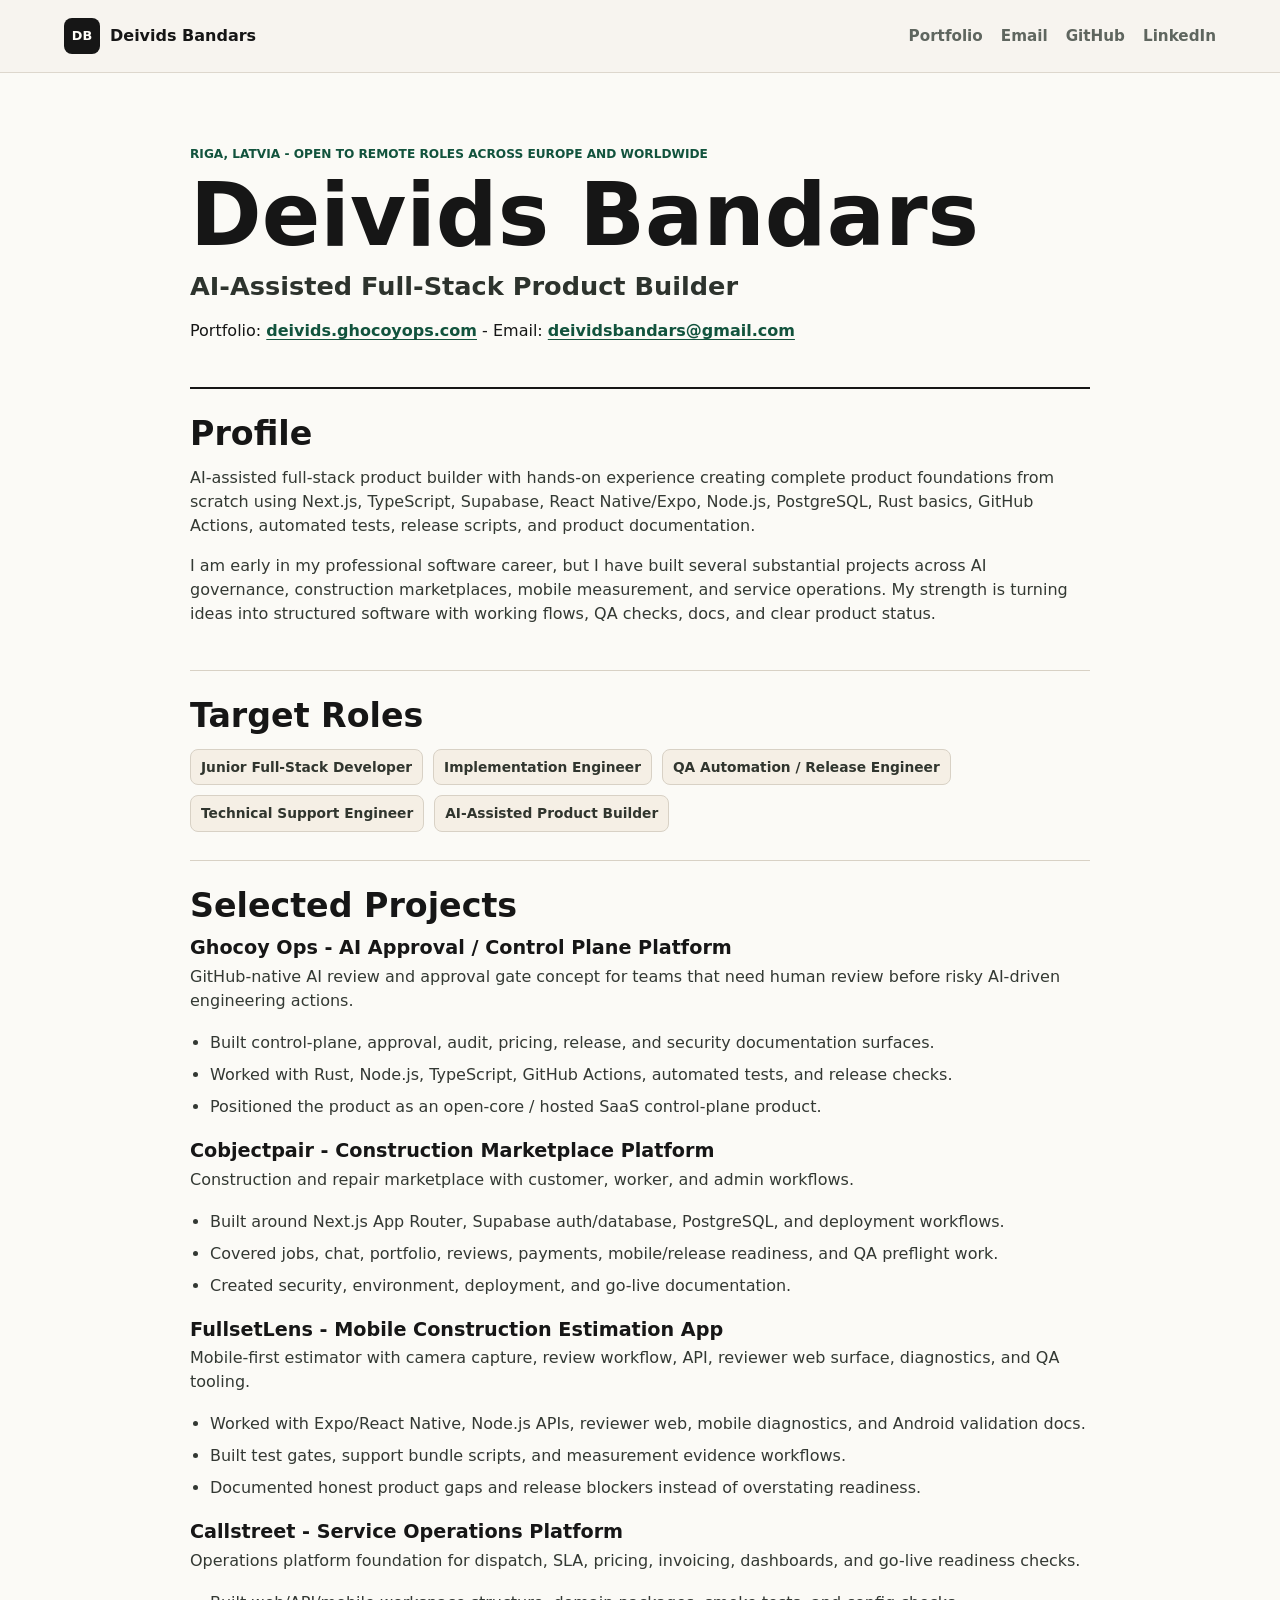
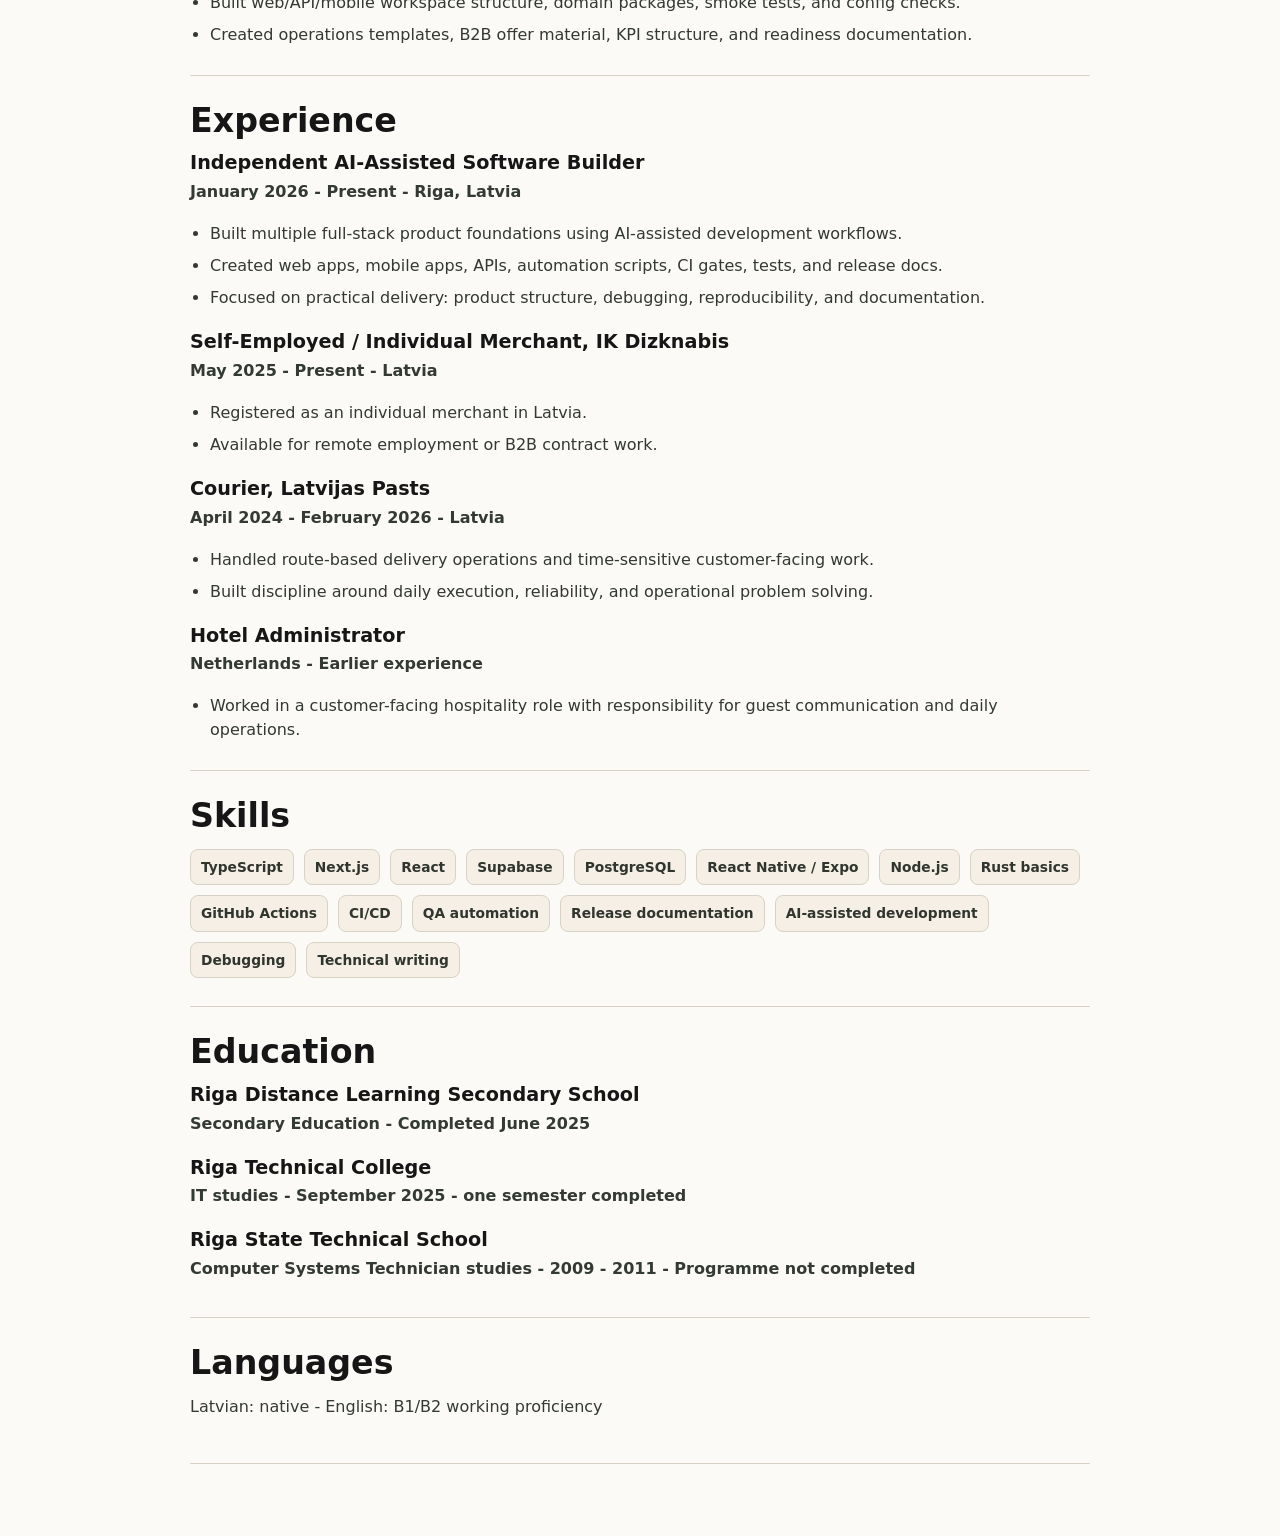
==== cv.html @ 179cbf45 "Add public CV page" ====
<!doctype html>
<html lang="en">
  <head>
    <meta charset="utf-8" />
    <meta name="viewport" content="width=device-width, initial-scale=1" />
    <title>CV | Deivids Bandars</title>
    <meta
      name="description"
      content="CV of Deivids Bandars, AI-assisted full-stack product builder open to remote roles."
    />
    <link rel="stylesheet" href="./styles.css" />
  </head>
  <body class="cv-page">
    <header class="site-header">
      <a class="brand" href="./index.html" aria-label="Back to portfolio">
        <span class="brand-mark">DB</span>
        <span>Deivids Bandars</span>
      </a>
      <nav class="nav" aria-label="CV navigation">
        <a href="./index.html">Portfolio</a>
        <a href="mailto:deividsbandars@gmail.com">Email</a>
        <a href="https://github.com/deividsbandars-web">GitHub</a>
        <a href="https://www.linkedin.com/in/deivids-bandars-62b53a2b2/">LinkedIn</a>
      </nav>
    </header>

    <main class="cv-shell">
      <section class="cv-hero">
        <p class="eyebrow">Riga, Latvia - Open to remote roles across Europe and worldwide</p>
        <h1>Deivids Bandars</h1>
        <p class="cv-title">AI-Assisted Full-Stack Product Builder</p>
        <p>
          Portfolio:
          <a href="https://deivids.ghocoyops.com">deivids.ghocoyops.com</a>
          - Email:
          <a href="mailto:deividsbandars@gmail.com">deividsbandars@gmail.com</a>
        </p>
      </section>

      <section class="cv-section">
        <h2>Profile</h2>
        <p>
          AI-assisted full-stack product builder with hands-on experience creating complete product
          foundations from scratch using Next.js, TypeScript, Supabase, React Native/Expo, Node.js,
          PostgreSQL, Rust basics, GitHub Actions, automated tests, release scripts, and product
          documentation.
        </p>
        <p>
          I am early in my professional software career, but I have built several substantial projects
          across AI governance, construction marketplaces, mobile measurement, and service operations.
          My strength is turning ideas into structured software with working flows, QA checks, docs,
          and clear product status.
        </p>
      </section>

      <section class="cv-section">
        <h2>Target Roles</h2>
        <div class="skill-list compact">
          <span>Junior Full-Stack Developer</span>
          <span>Implementation Engineer</span>
          <span>QA Automation / Release Engineer</span>
          <span>Technical Support Engineer</span>
          <span>AI-Assisted Product Builder</span>
        </div>
      </section>

      <section class="cv-section">
        <h2>Selected Projects</h2>
        <article class="cv-item">
          <h3>Ghocoy Ops - AI Approval / Control Plane Platform</h3>
          <p>
            GitHub-native AI review and approval gate concept for teams that need human review before
            risky AI-driven engineering actions.
          </p>
          <ul>
            <li>Built control-plane, approval, audit, pricing, release, and security documentation surfaces.</li>
            <li>Worked with Rust, Node.js, TypeScript, GitHub Actions, automated tests, and release checks.</li>
            <li>Positioned the product as an open-core / hosted SaaS control-plane product.</li>
          </ul>
        </article>

        <article class="cv-item">
          <h3>Cobjectpair - Construction Marketplace Platform</h3>
          <p>
            Construction and repair marketplace with customer, worker, and admin workflows.
          </p>
          <ul>
            <li>Built around Next.js App Router, Supabase auth/database, PostgreSQL, and deployment workflows.</li>
            <li>Covered jobs, chat, portfolio, reviews, payments, mobile/release readiness, and QA preflight work.</li>
            <li>Created security, environment, deployment, and go-live documentation.</li>
          </ul>
        </article>

        <article class="cv-item">
          <h3>FullsetLens - Mobile Construction Estimation App</h3>
          <p>
            Mobile-first estimator with camera capture, review workflow, API, reviewer web surface,
            diagnostics, and QA tooling.
          </p>
          <ul>
            <li>Worked with Expo/React Native, Node.js APIs, reviewer web, mobile diagnostics, and Android validation docs.</li>
            <li>Built test gates, support bundle scripts, and measurement evidence workflows.</li>
            <li>Documented honest product gaps and release blockers instead of overstating readiness.</li>
          </ul>
        </article>

        <article class="cv-item">
          <h3>Callstreet - Service Operations Platform</h3>
          <p>
            Operations platform foundation for dispatch, SLA, pricing, invoicing, dashboards, and
            go-live readiness checks.
          </p>
          <ul>
            <li>Built web/API/mobile workspace structure, domain packages, smoke tests, and config checks.</li>
            <li>Created operations templates, B2B offer material, KPI structure, and readiness documentation.</li>
          </ul>
        </article>
      </section>

      <section class="cv-section">
        <h2>Experience</h2>
        <article class="cv-item">
          <h3>Independent AI-Assisted Software Builder</h3>
          <p class="cv-meta">January 2026 - Present - Riga, Latvia</p>
          <ul>
            <li>Built multiple full-stack product foundations using AI-assisted development workflows.</li>
            <li>Created web apps, mobile apps, APIs, automation scripts, CI gates, tests, and release docs.</li>
            <li>Focused on practical delivery: product structure, debugging, reproducibility, and documentation.</li>
          </ul>
        </article>

        <article class="cv-item">
          <h3>Self-Employed / Individual Merchant, IK Dizknabis</h3>
          <p class="cv-meta">May 2025 - Present - Latvia</p>
          <ul>
            <li>Registered as an individual merchant in Latvia.</li>
            <li>Available for remote employment or B2B contract work.</li>
          </ul>
        </article>

        <article class="cv-item">
          <h3>Courier, Latvijas Pasts</h3>
          <p class="cv-meta">April 2024 - February 2026 - Latvia</p>
          <ul>
            <li>Handled route-based delivery operations and time-sensitive customer-facing work.</li>
            <li>Built discipline around daily execution, reliability, and operational problem solving.</li>
          </ul>
        </article>

        <article class="cv-item">
          <h3>Hotel Administrator</h3>
          <p class="cv-meta">Netherlands - Earlier experience</p>
          <ul>
            <li>Worked in a customer-facing hospitality role with responsibility for guest communication and daily operations.</li>
          </ul>
        </article>
      </section>

      <section class="cv-section">
        <h2>Skills</h2>
        <div class="skill-list compact">
          <span>TypeScript</span>
          <span>Next.js</span>
          <span>React</span>
          <span>Supabase</span>
          <span>PostgreSQL</span>
          <span>React Native / Expo</span>
          <span>Node.js</span>
          <span>Rust basics</span>
          <span>GitHub Actions</span>
          <span>CI/CD</span>
          <span>QA automation</span>
          <span>Release documentation</span>
          <span>AI-assisted development</span>
          <span>Debugging</span>
          <span>Technical writing</span>
        </div>
      </section>

      <section class="cv-section">
        <h2>Education</h2>
        <article class="cv-item">
          <h3>Riga Distance Learning Secondary School</h3>
          <p class="cv-meta">Secondary Education - Completed June 2025</p>
        </article>
        <article class="cv-item">
          <h3>Riga Technical College</h3>
          <p class="cv-meta">IT studies - September 2025 - one semester completed</p>
        </article>
        <article class="cv-item">
          <h3>Riga State Technical School</h3>
          <p class="cv-meta">Computer Systems Technician studies - 2009 - 2011 - Programme not completed</p>
        </article>
      </section>

      <section class="cv-section">
        <h2>Languages</h2>
        <p>Latvian: native - English: B1/B2 working proficiency</p>
      </section>
    </main>
  </body>
</html>
---- styles.css ----
:root {
  color-scheme: light;
  --bg: #f6f3ee;
  --paper: #fffdf8;
  --ink: #161616;
  --muted: #5f665f;
  --line: #d8d1c5;
  --green: #1f7a5c;
  --green-dark: #12533d;
  --blue: #235c8e;
  --red: #b2473a;
  --gold: #c7862a;
  --shadow: 0 22px 60px rgba(32, 28, 22, 0.12);
}

* {
  box-sizing: border-box;
}

html {
  scroll-behavior: smooth;
}

body {
  margin: 0;
  background: var(--bg);
  color: var(--ink);
  font-family:
    Inter, ui-sans-serif, system-ui, -apple-system, BlinkMacSystemFont, "Segoe UI", sans-serif;
  line-height: 1.5;
}

a {
  color: inherit;
  text-decoration: none;
}

.site-header {
  position: sticky;
  top: 0;
  z-index: 10;
  display: flex;
  align-items: center;
  justify-content: space-between;
  gap: 24px;
  padding: 18px clamp(20px, 5vw, 72px);
  background: rgba(246, 243, 238, 0.88);
  border-bottom: 1px solid rgba(216, 209, 197, 0.8);
  backdrop-filter: blur(16px);
}

.brand {
  display: inline-flex;
  align-items: center;
  gap: 10px;
  font-weight: 800;
}

.brand-mark {
  display: grid;
  width: 36px;
  height: 36px;
  place-items: center;
  background: var(--ink);
  color: var(--paper);
  border-radius: 8px;
  font-size: 0.8rem;
}

.nav {
  display: flex;
  align-items: center;
  gap: 18px;
  color: var(--muted);
  font-size: 0.95rem;
  font-weight: 650;
}

.nav a:hover {
  color: var(--ink);
}

.hero {
  display: grid;
  grid-template-columns: minmax(0, 1.05fr) minmax(360px, 0.95fr);
  gap: clamp(28px, 5vw, 72px);
  align-items: center;
  min-height: calc(100vh - 74px);
  padding: clamp(48px, 8vw, 96px) clamp(20px, 5vw, 72px) 56px;
}

.hero-copy {
  max-width: 820px;
}

.eyebrow,
.project-type,
.label,
.preview-title {
  color: var(--green-dark);
  font-size: 0.76rem;
  font-weight: 850;
  letter-spacing: 0;
  text-transform: uppercase;
}

h1,
h2,
h3,
p {
  margin-top: 0;
}

h1 {
  margin-bottom: 24px;
  font-size: clamp(3rem, 8vw, 6.7rem);
  line-height: 0.94;
  letter-spacing: 0;
}

h2 {
  margin-bottom: 18px;
  font-size: clamp(2rem, 4vw, 3.6rem);
  line-height: 1;
  letter-spacing: 0;
}

h3 {
  margin-bottom: 14px;
  font-size: clamp(1.55rem, 2.5vw, 2.25rem);
  line-height: 1.08;
  letter-spacing: 0;
}

.lead {
  max-width: 720px;
  margin-bottom: 28px;
  color: #343932;
  font-size: clamp(1.15rem, 2vw, 1.55rem);
}

.hero-actions,
.contact-actions {
  display: flex;
  flex-wrap: wrap;
  gap: 12px;
}

.button {
  display: inline-flex;
  min-height: 44px;
  align-items: center;
  justify-content: center;
  padding: 11px 18px;
  border: 1px solid var(--ink);
  border-radius: 8px;
  font-weight: 800;
}

.button.primary {
  background: var(--ink);
  color: var(--paper);
}

.button.secondary {
  background: transparent;
  color: var(--ink);
}

.hero-visual,
.project-card,
.contact {
  background: var(--paper);
  border: 1px solid var(--line);
  border-radius: 8px;
  box-shadow: var(--shadow);
}

.hero-visual {
  overflow: hidden;
  min-height: 520px;
}

.terminal-bar {
  display: flex;
  gap: 8px;
  padding: 16px;
  border-bottom: 1px solid var(--line);
  background: #eee7db;
}

.terminal-bar span {
  width: 12px;
  height: 12px;
  border-radius: 50%;
  background: var(--red);
}

.terminal-bar span:nth-child(2) {
  background: var(--gold);
}

.terminal-bar span:nth-child(3) {
  background: var(--green);
}

.status-grid {
  display: grid;
  grid-template-columns: repeat(2, minmax(0, 1fr));
  gap: 1px;
  background: var(--line);
}

.status-grid div {
  min-height: 116px;
  padding: 20px;
  background: var(--paper);
}

.status-grid strong {
  display: block;
  margin-top: 8px;
  font-size: 1.1rem;
  line-height: 1.2;
}

pre {
  margin: 0;
  padding: 28px;
  overflow: auto;
  background: #151715;
  color: #e9f4df;
  font-size: 1rem;
  min-height: 222px;
}

.section {
  padding: clamp(56px, 8vw, 96px) clamp(20px, 5vw, 72px);
}

.intro,
.split {
  display: grid;
  grid-template-columns: minmax(280px, 0.75fr) minmax(0, 1fr);
  gap: clamp(28px, 5vw, 72px);
  border-top: 1px solid var(--line);
}

.intro p,
.split p {
  color: #3a4038;
  font-size: 1.17rem;
}

.section-heading {
  max-width: 760px;
  margin-bottom: 28px;
}

.project-grid {
  display: grid;
  grid-template-columns: repeat(2, minmax(0, 1fr));
  gap: 18px;
}

.project-card {
  display: grid;
  grid-template-columns: minmax(0, 1fr);
  gap: 24px;
  min-height: 560px;
  padding: clamp(22px, 3vw, 34px);
}

.project-card.feature {
  grid-column: span 2;
  grid-template-columns: minmax(0, 1.1fr) minmax(320px, 0.9fr);
  align-items: stretch;
}

.project-copy p {
  color: #3f453e;
}

ul {
  margin: 18px 0 0;
  padding-left: 20px;
  color: #333833;
}

li + li {
  margin-top: 8px;
}

.tags {
  display: flex;
  flex-wrap: wrap;
  gap: 8px;
  margin-top: 22px;
}

.tags span,
.skill-list span {
  display: inline-flex;
  align-items: center;
  min-height: 34px;
  padding: 7px 10px;
  border: 1px solid var(--line);
  border-radius: 8px;
  background: #f5efe5;
  color: #30352e;
  font-size: 0.9rem;
  font-weight: 700;
}

.product-preview {
  min-height: 250px;
  padding: 22px;
  border: 1px solid var(--line);
  border-radius: 8px;
  background:
    linear-gradient(90deg, rgba(31, 122, 92, 0.08) 1px, transparent 1px),
    linear-gradient(0deg, rgba(31, 122, 92, 0.08) 1px, transparent 1px), #f8f5ee;
  background-size: 28px 28px;
}

.approval-row {
  display: flex;
  justify-content: space-between;
  gap: 16px;
  margin-top: 14px;
  padding: 16px;
  border-left: 4px solid var(--blue);
  background: var(--paper);
  border-radius: 8px;
}

.approval-row.pass {
  border-left-color: var(--green);
}

.approval-row span {
  color: var(--muted);
  font-weight: 700;
}

.kanban {
  display: grid;
  gap: 12px;
  margin-top: 18px;
}

.kanban span {
  display: block;
  padding: 16px;
  background: var(--paper);
  border: 1px solid var(--line);
  border-radius: 8px;
  font-weight: 800;
}

.mobile-preview {
  display: grid;
  place-items: center;
}

.phone {
  display: block;
  width: 170px;
  height: 300px;
  padding: 18px;
  border: 10px solid #191b1a;
  border-radius: 28px;
  background: var(--paper);
}

.phone-header,
.phone-line,
.scan-box {
  display: block;
  border-radius: 8px;
  background: #d6e5d8;
}

.phone-header {
  width: 60px;
  height: 8px;
  margin: 0 auto 18px;
  background: #191b1a;
}

.scan-box {
  height: 142px;
  border: 2px solid var(--green);
  background: #e9efe6;
}

.phone-line {
  height: 12px;
  margin-top: 18px;
}

.phone-line.short {
  width: 64%;
}

.ops-preview {
  display: grid;
  grid-template-columns: 1fr 1fr;
  gap: 12px;
}

.ops-preview .preview-title {
  grid-column: span 2;
}

.metric {
  padding: 18px;
  background: var(--paper);
  border: 1px solid var(--line);
  border-radius: 8px;
}

.metric strong {
  display: block;
  font-size: 2.8rem;
  line-height: 1;
}

.metric span {
  color: var(--muted);
  font-weight: 750;
}

.skill-list {
  display: flex;
  flex-wrap: wrap;
  gap: 10px;
}

.proof {
  border-top: 1px solid var(--line);
}

.proof-grid {
  display: grid;
  grid-template-columns: repeat(3, minmax(0, 1fr));
  gap: 18px;
}

.proof-grid div {
  padding: 22px;
  border-left: 4px solid var(--green);
  background: rgba(255, 253, 248, 0.72);
}

.proof-grid strong {
  display: block;
  margin-bottom: 8px;
  font-size: 1.15rem;
}

.proof-grid p {
  margin-bottom: 0;
  color: #444a43;
}

.contact {
  display: grid;
  grid-template-columns: minmax(0, 1fr) auto;
  gap: 28px;
  align-items: center;
  margin: clamp(32px, 6vw, 72px);
  padding: clamp(28px, 5vw, 48px);
}

.contact h2 {
  margin-bottom: 0;
  font-size: clamp(1.8rem, 3vw, 3rem);
}

@media (max-width: 920px) {
  .site-header {
    align-items: flex-start;
    flex-direction: column;
  }

  .nav {
    width: 100%;
    overflow-x: auto;
    padding-bottom: 2px;
  }

  .hero,
  .intro,
  .split,
  .project-card.feature,
  .contact {
    grid-template-columns: 1fr;
  }

  .hero {
    min-height: auto;
  }

  .project-grid,
  .proof-grid {
    grid-template-columns: 1fr;
  }

  .project-card.feature {
    grid-column: span 1;
  }

  .contact {
    margin: 20px;
  }
}

@media (max-width: 560px) {
  .status-grid,
  .ops-preview {
    grid-template-columns: 1fr;
  }

  .ops-preview .preview-title {
    grid-column: span 1;
  }

  .hero-visual {
    min-height: auto;
  }

  pre {
    font-size: 0.88rem;
  }
}

.cv-page {
  background: #fbfaf6;
}

.cv-shell {
  max-width: 980px;
  margin: 0 auto;
  padding: clamp(32px, 6vw, 72px) clamp(18px, 4vw, 40px);
}

.cv-hero {
  padding-bottom: 28px;
  border-bottom: 2px solid var(--ink);
}

.cv-hero h1 {
  margin-bottom: 10px;
  font-size: clamp(2.6rem, 7vw, 5.4rem);
}

.cv-hero a,
.cv-section a {
  color: var(--green-dark);
  font-weight: 800;
  text-decoration: underline;
  text-underline-offset: 3px;
}

.cv-title {
  margin-bottom: 14px;
  color: #2d332d;
  font-size: clamp(1.2rem, 2vw, 1.65rem);
  font-weight: 850;
}

.cv-section {
  padding: 28px 0;
  border-bottom: 1px solid var(--line);
}

.cv-section h2 {
  margin-bottom: 16px;
  font-size: clamp(1.45rem, 2.6vw, 2.1rem);
}

.cv-section p {
  color: #333933;
}

.cv-item + .cv-item {
  margin-top: 22px;
}

.cv-item h3 {
  margin-bottom: 6px;
  font-size: 1.2rem;
}

.cv-meta {
  margin-bottom: 8px;
  color: var(--muted);
  font-weight: 750;
}

.skill-list.compact span {
  min-height: 30px;
  font-size: 0.86rem;
}

@media print {
  .site-header {
    display: none;
  }

  body,
  .cv-page {
    background: white;
  }

  .cv-shell {
    max-width: none;
    padding: 0;
  }

  .cv-section {
    break-inside: avoid;
    padding: 18px 0;
  }

  .button,
  .tags span,
  .skill-list span {
    box-shadow: none;
  }
}
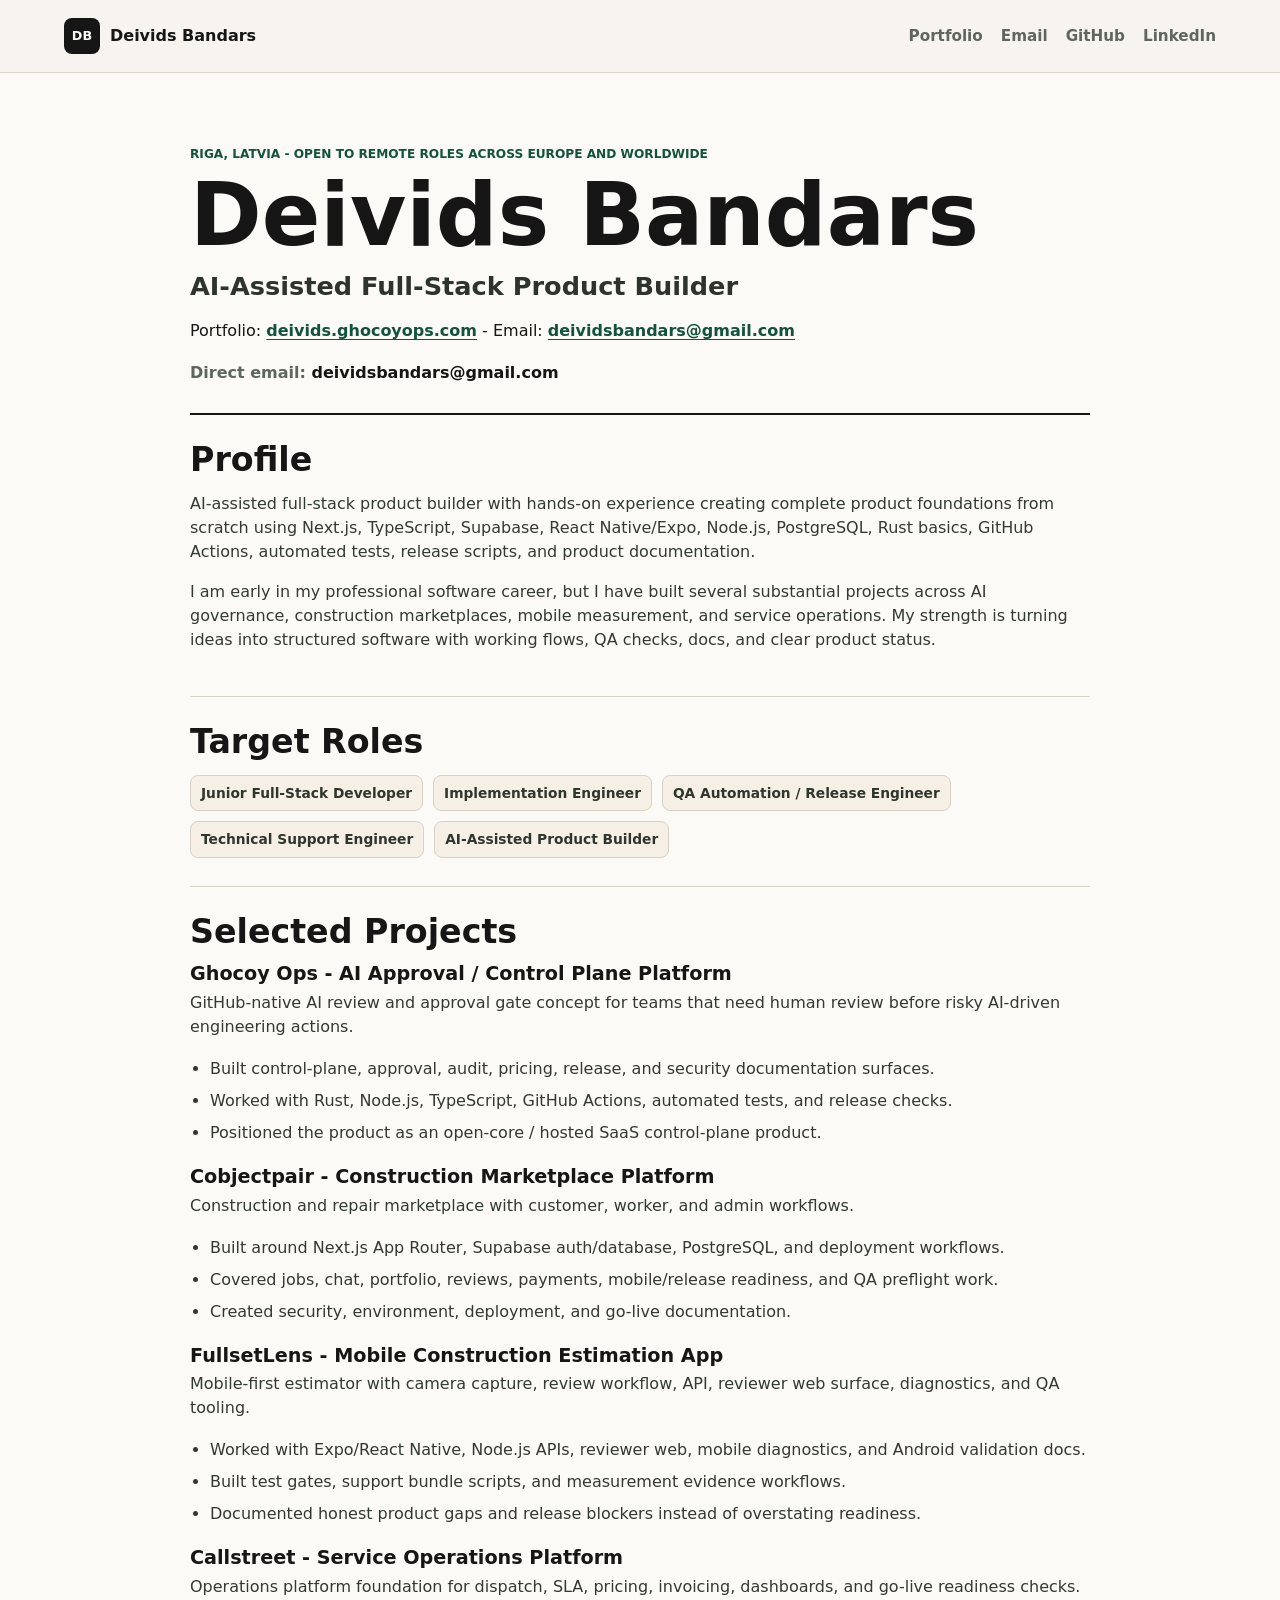
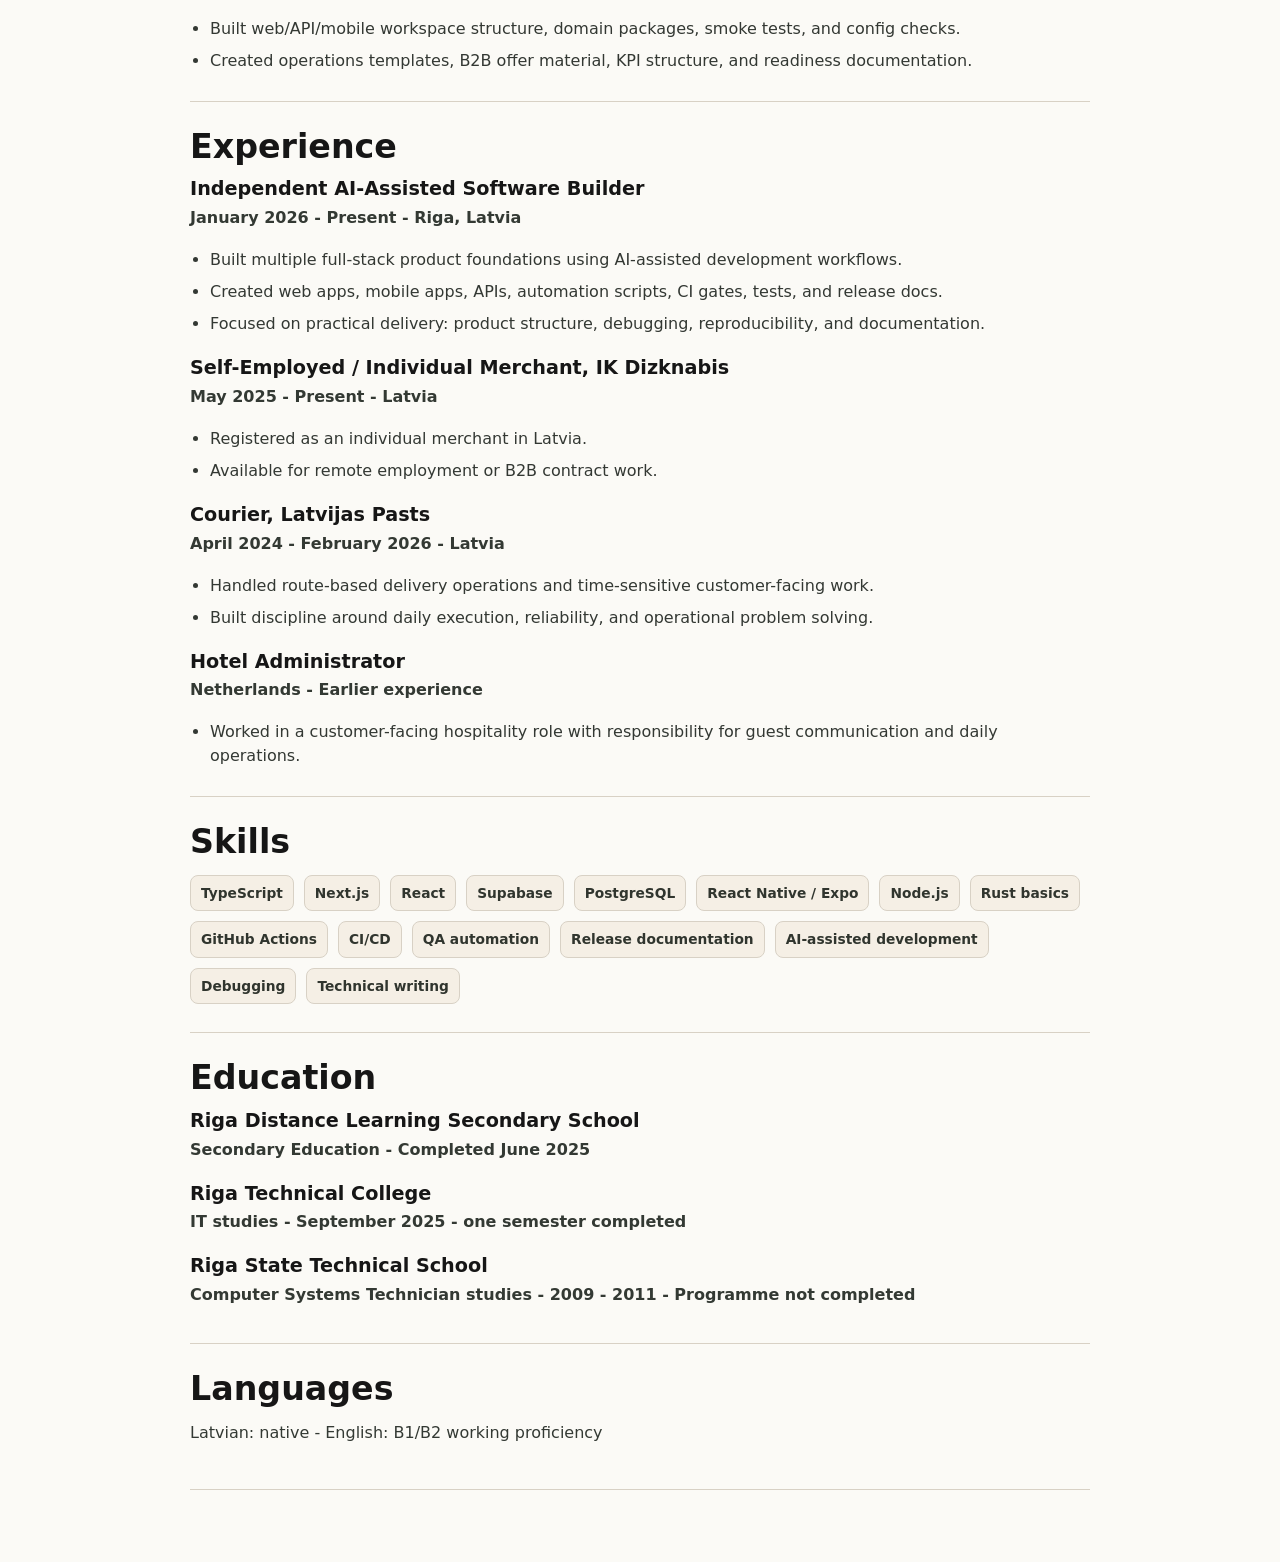
==== commit 557bb60f: "Show contact email on portfolio" ====
--- a/cv.html
+++ b/cv.html
@@ -35,6 +35,7 @@
           - Email:
           <a href="mailto:deividsbandars@gmail.com">deividsbandars@gmail.com</a>
         </p>
+        <p class="contact-email">Direct email: <span>deividsbandars@gmail.com</span></p>
       </section>
 
       <section class="cv-section">
--- a/styles.css
+++ b/styles.css
@@ -478,6 +478,17 @@
   font-size: clamp(1.8rem, 3vw, 3rem);
 }
 
+.contact-email {
+  margin: 18px 0 0;
+  color: var(--muted);
+  font-weight: 800;
+}
+
+.contact-email span {
+  color: var(--ink);
+  user-select: all;
+}
+
 @media (max-width: 920px) {
   .site-header {
     align-items: flex-start;
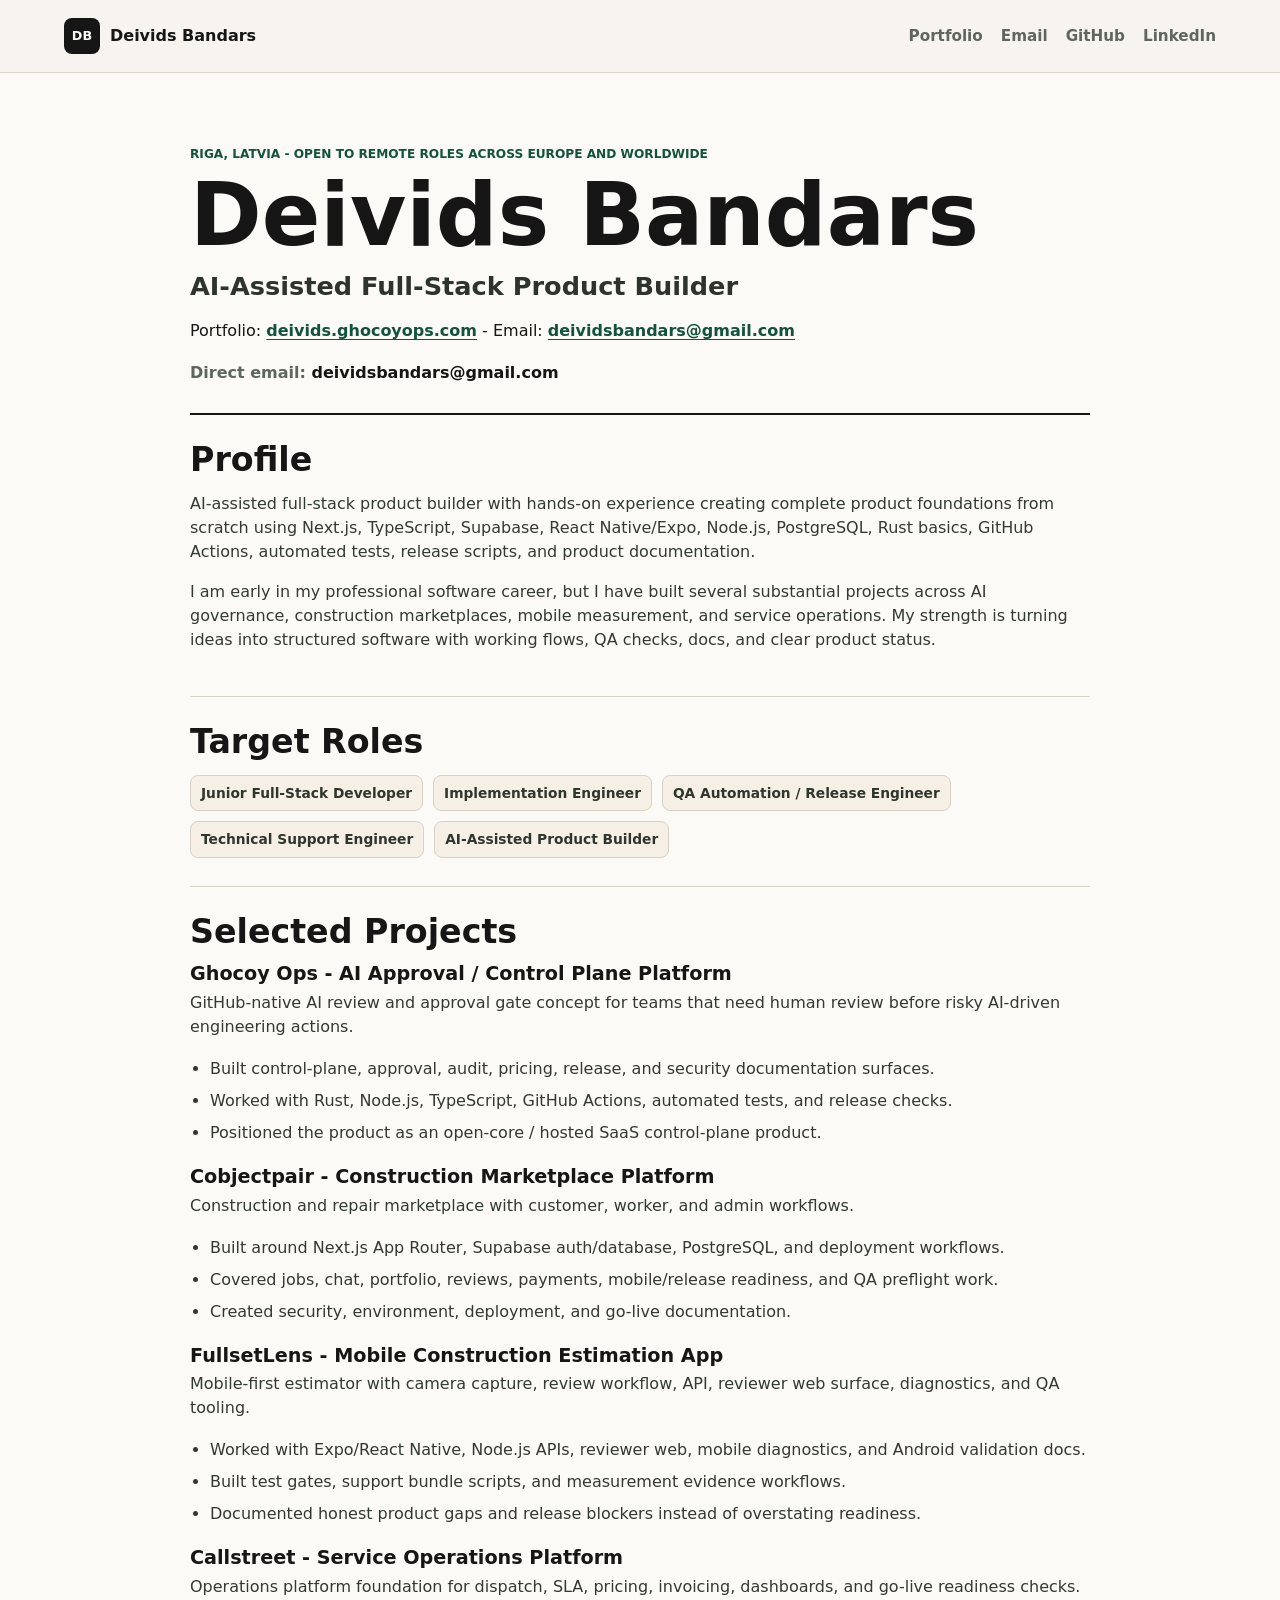
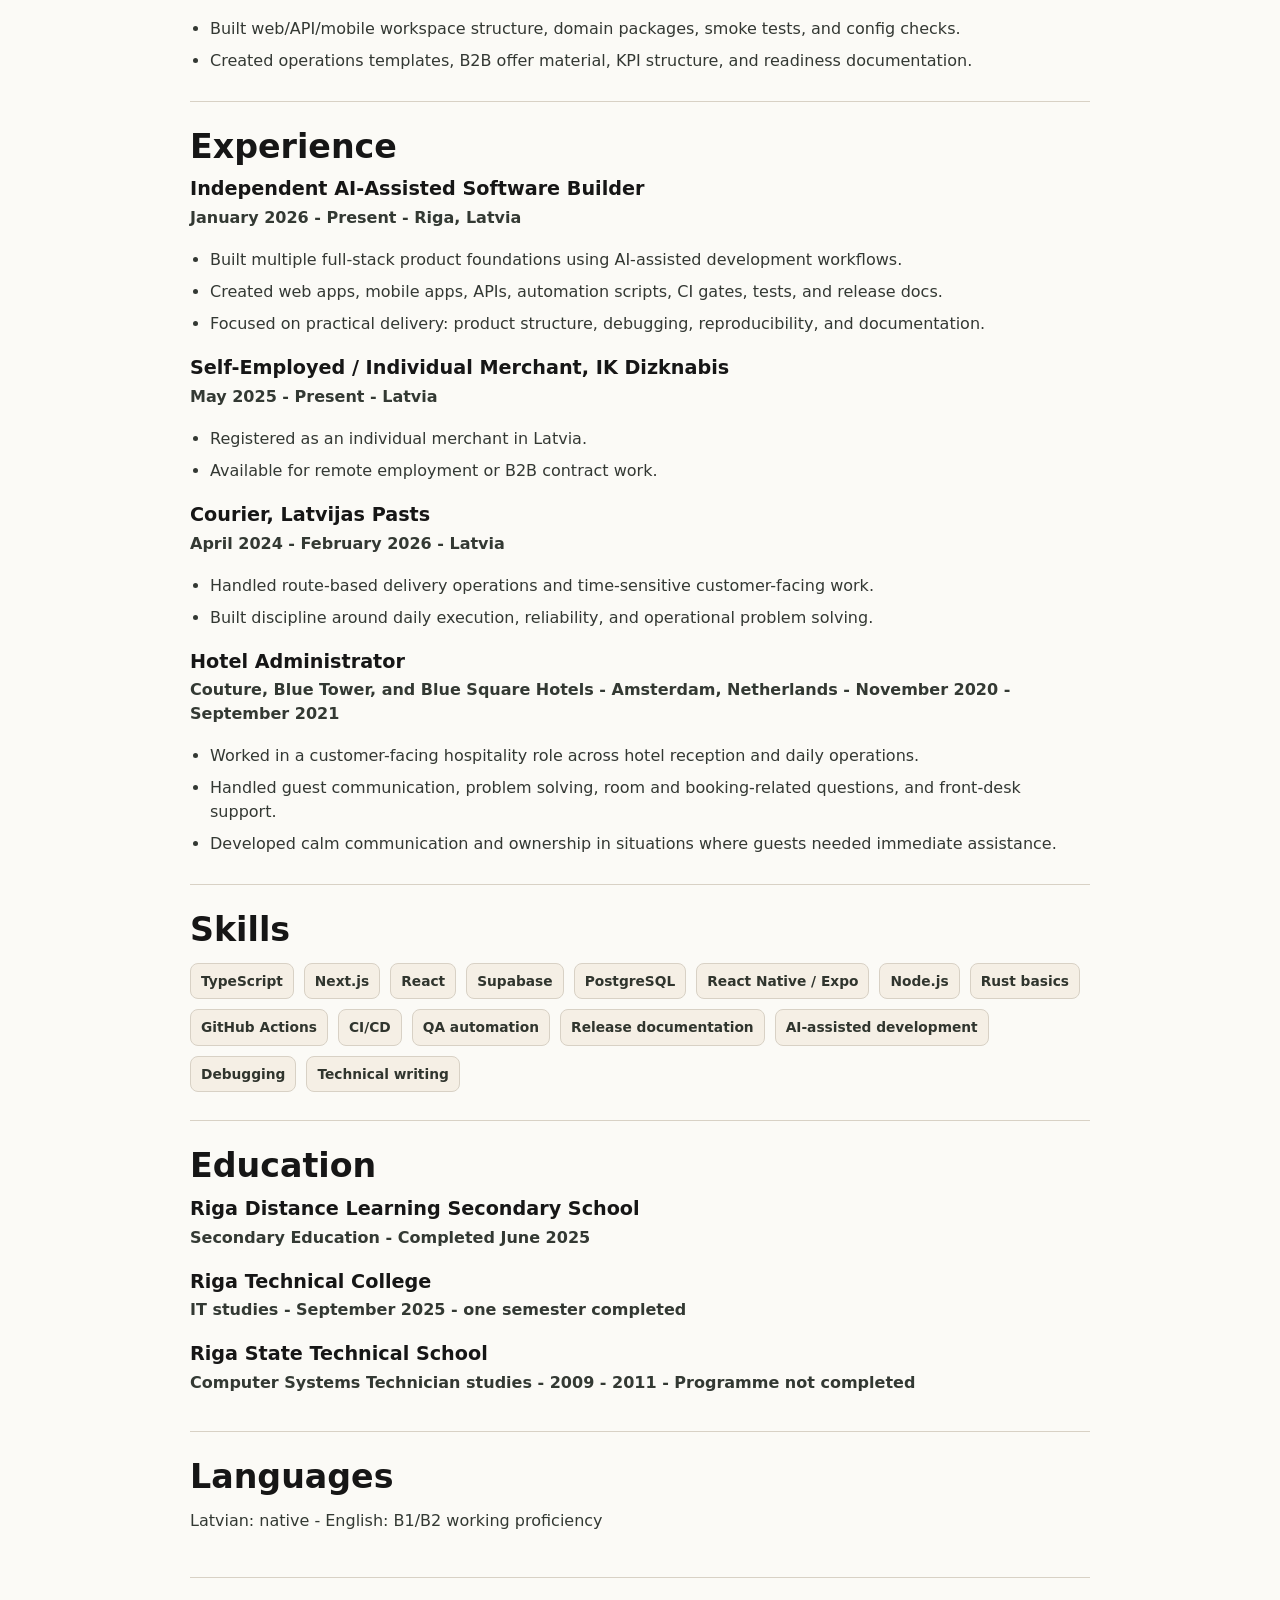
==== commit 2d2dc773: "Add Webbing cover letter and hotel experience" ====
--- a/cv.html
+++ b/cv.html
@@ -150,9 +150,11 @@
 
         <article class="cv-item">
           <h3>Hotel Administrator</h3>
-          <p class="cv-meta">Netherlands - Earlier experience</p>
-          <ul>
-            <li>Worked in a customer-facing hospitality role with responsibility for guest communication and daily operations.</li>
+          <p class="cv-meta">Couture, Blue Tower, and Blue Square Hotels - Amsterdam, Netherlands - November 2020 - September 2021</p>
+          <ul>
+            <li>Worked in a customer-facing hospitality role across hotel reception and daily operations.</li>
+            <li>Handled guest communication, problem solving, room and booking-related questions, and front-desk support.</li>
+            <li>Developed calm communication and ownership in situations where guests needed immediate assistance.</li>
           </ul>
         </article>
       </section>
--- a/styles.css
+++ b/styles.css
@@ -615,7 +615,46 @@
   font-size: 0.86rem;
 }
 
+.letter-shell {
+  max-width: 820px;
+  margin: 0 auto;
+  padding: clamp(40px, 6vw, 76px) clamp(22px, 5vw, 48px);
+}
+
+.letter-header {
+  padding-bottom: 20px;
+  border-bottom: 2px solid var(--ink);
+}
+
+.letter-header h1 {
+  margin-bottom: 8px;
+  font-size: clamp(2.4rem, 6vw, 4.4rem);
+}
+
+.letter-header p,
+.letter-body p {
+  color: #333933;
+  font-size: 1.02rem;
+}
+
+.letter-header a,
+.letter-body a {
+  color: var(--green-dark);
+  font-weight: 800;
+  text-decoration: underline;
+  text-underline-offset: 3px;
+}
+
+.letter-body {
+  padding-top: 26px;
+}
+
 @media print {
+  @page {
+    size: A4;
+    margin: 13mm 14mm;
+  }
+
   .site-header {
     display: none;
   }
@@ -630,9 +669,82 @@
     padding: 0;
   }
 
+  .cv-hero {
+    padding-bottom: 18px;
+  }
+
+  .cv-hero h1 {
+    margin-bottom: 6px;
+    font-size: 42px;
+  }
+
+  .cv-title {
+    margin-bottom: 9px;
+    font-size: 20px;
+  }
+
+  .eyebrow {
+    margin-bottom: 8px;
+    font-size: 11px;
+  }
+
+  .cv-hero p,
+  .cv-section p {
+    margin-bottom: 8px;
+    font-size: 12.25px;
+    line-height: 1.45;
+  }
+
+  .contact-email {
+    margin-top: 7px;
+  }
+
   .cv-section {
     break-inside: avoid;
-    padding: 18px 0;
+    padding: 15px 0;
+  }
+
+  .cv-section h2 {
+    margin-bottom: 10px;
+    font-size: 21px;
+  }
+
+  .cv-item + .cv-item {
+    margin-top: 13px;
+  }
+
+  .cv-item h3 {
+    margin-bottom: 3px;
+    font-size: 14px;
+  }
+
+  .cv-meta {
+    margin-bottom: 6px;
+    font-size: 12px;
+  }
+
+  ul {
+    margin-top: 7px;
+    padding-left: 18px;
+  }
+
+  li {
+    font-size: 12px;
+    line-height: 1.42;
+  }
+
+  li + li {
+    margin-top: 3px;
+  }
+
+  .skill-list {
+    gap: 7px;
+  }
+
+  .skill-list.compact span {
+    min-height: 0;
+    padding: 4px 7px;
+    font-size: 11px;
   }
 
   .button,
@@ -640,4 +752,29 @@
   .skill-list span {
     box-shadow: none;
   }
-}
+
+  .letter-shell {
+    max-width: none;
+    padding: 0;
+  }
+
+  .letter-header {
+    padding-bottom: 14px;
+  }
+
+  .letter-header h1 {
+    margin-bottom: 5px;
+    font-size: 32px;
+  }
+
+  .letter-header p,
+  .letter-body p {
+    margin-bottom: 12px;
+    font-size: 12.5px;
+    line-height: 1.45;
+  }
+
+  .letter-body {
+    padding-top: 18px;
+  }
+}
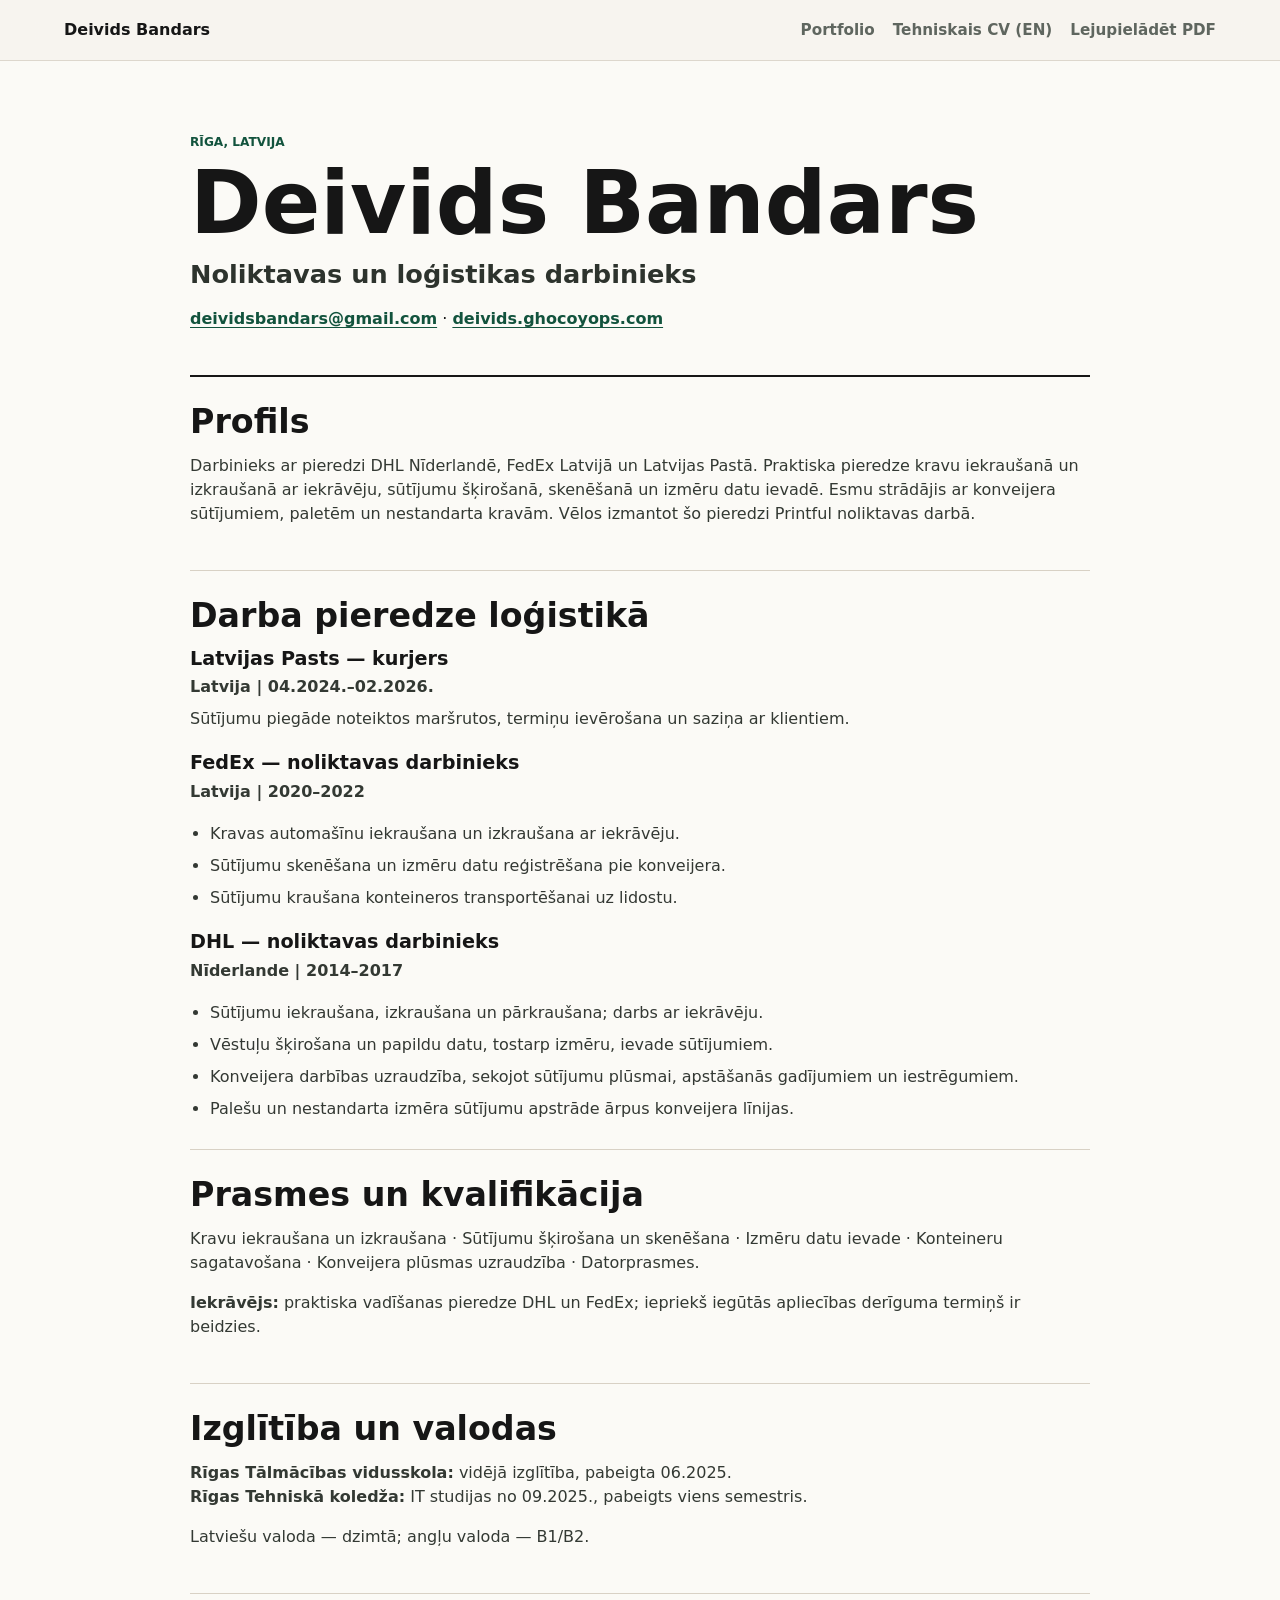
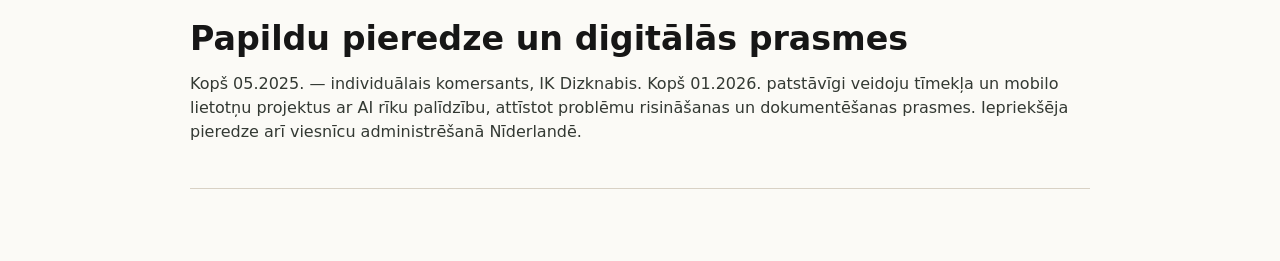
==== commit 4fce9871: "Tailor portfolio and Latvian CV for warehouse roles" ====
--- a/cv.html
+++ b/cv.html
@@ -1,205 +1,12 @@
 <!doctype html>
-<html lang="en">
-  <head>
-    <meta charset="utf-8" />
-    <meta name="viewport" content="width=device-width, initial-scale=1" />
-    <title>CV | Deivids Bandars</title>
-    <meta
-      name="description"
-      content="CV of Deivids Bandars, AI-assisted full-stack product builder open to remote roles."
-    />
-    <link rel="stylesheet" href="./styles.css" />
-  </head>
-  <body class="cv-page">
-    <header class="site-header">
-      <a class="brand" href="./index.html" aria-label="Back to portfolio">
-        <span class="brand-mark">DB</span>
-        <span>Deivids Bandars</span>
-      </a>
-      <nav class="nav" aria-label="CV navigation">
-        <a href="./index.html">Portfolio</a>
-        <a href="mailto:deividsbandars@gmail.com">Email</a>
-        <a href="https://github.com/deividsbandars-web">GitHub</a>
-        <a href="https://www.linkedin.com/in/deivids-bandars-62b53a2b2/">LinkedIn</a>
-      </nav>
-    </header>
-
-    <main class="cv-shell">
-      <section class="cv-hero">
-        <p class="eyebrow">Riga, Latvia - Open to remote roles across Europe and worldwide</p>
-        <h1>Deivids Bandars</h1>
-        <p class="cv-title">AI-Assisted Full-Stack Product Builder</p>
-        <p>
-          Portfolio:
-          <a href="https://deivids.ghocoyops.com">deivids.ghocoyops.com</a>
-          - Email:
-          <a href="mailto:deividsbandars@gmail.com">deividsbandars@gmail.com</a>
-        </p>
-        <p class="contact-email">Direct email: <span>deividsbandars@gmail.com</span></p>
-      </section>
-
-      <section class="cv-section">
-        <h2>Profile</h2>
-        <p>
-          AI-assisted full-stack product builder with hands-on experience creating complete product
-          foundations from scratch using Next.js, TypeScript, Supabase, React Native/Expo, Node.js,
-          PostgreSQL, Rust basics, GitHub Actions, automated tests, release scripts, and product
-          documentation.
-        </p>
-        <p>
-          I am early in my professional software career, but I have built several substantial projects
-          across AI governance, construction marketplaces, mobile measurement, and service operations.
-          My strength is turning ideas into structured software with working flows, QA checks, docs,
-          and clear product status.
-        </p>
-      </section>
-
-      <section class="cv-section">
-        <h2>Target Roles</h2>
-        <div class="skill-list compact">
-          <span>Junior Full-Stack Developer</span>
-          <span>Implementation Engineer</span>
-          <span>QA Automation / Release Engineer</span>
-          <span>Technical Support Engineer</span>
-          <span>AI-Assisted Product Builder</span>
-        </div>
-      </section>
-
-      <section class="cv-section">
-        <h2>Selected Projects</h2>
-        <article class="cv-item">
-          <h3>Ghocoy Ops - AI Approval / Control Plane Platform</h3>
-          <p>
-            GitHub-native AI review and approval gate concept for teams that need human review before
-            risky AI-driven engineering actions.
-          </p>
-          <ul>
-            <li>Built control-plane, approval, audit, pricing, release, and security documentation surfaces.</li>
-            <li>Worked with Rust, Node.js, TypeScript, GitHub Actions, automated tests, and release checks.</li>
-            <li>Positioned the product as an open-core / hosted SaaS control-plane product.</li>
-          </ul>
-        </article>
-
-        <article class="cv-item">
-          <h3>Cobjectpair - Construction Marketplace Platform</h3>
-          <p>
-            Construction and repair marketplace with customer, worker, and admin workflows.
-          </p>
-          <ul>
-            <li>Built around Next.js App Router, Supabase auth/database, PostgreSQL, and deployment workflows.</li>
-            <li>Covered jobs, chat, portfolio, reviews, payments, mobile/release readiness, and QA preflight work.</li>
-            <li>Created security, environment, deployment, and go-live documentation.</li>
-          </ul>
-        </article>
-
-        <article class="cv-item">
-          <h3>FullsetLens - Mobile Construction Estimation App</h3>
-          <p>
-            Mobile-first estimator with camera capture, review workflow, API, reviewer web surface,
-            diagnostics, and QA tooling.
-          </p>
-          <ul>
-            <li>Worked with Expo/React Native, Node.js APIs, reviewer web, mobile diagnostics, and Android validation docs.</li>
-            <li>Built test gates, support bundle scripts, and measurement evidence workflows.</li>
-            <li>Documented honest product gaps and release blockers instead of overstating readiness.</li>
-          </ul>
-        </article>
-
-        <article class="cv-item">
-          <h3>Callstreet - Service Operations Platform</h3>
-          <p>
-            Operations platform foundation for dispatch, SLA, pricing, invoicing, dashboards, and
-            go-live readiness checks.
-          </p>
-          <ul>
-            <li>Built web/API/mobile workspace structure, domain packages, smoke tests, and config checks.</li>
-            <li>Created operations templates, B2B offer material, KPI structure, and readiness documentation.</li>
-          </ul>
-        </article>
-      </section>
-
-      <section class="cv-section">
-        <h2>Experience</h2>
-        <article class="cv-item">
-          <h3>Independent AI-Assisted Software Builder</h3>
-          <p class="cv-meta">January 2026 - Present - Riga, Latvia</p>
-          <ul>
-            <li>Built multiple full-stack product foundations using AI-assisted development workflows.</li>
-            <li>Created web apps, mobile apps, APIs, automation scripts, CI gates, tests, and release docs.</li>
-            <li>Focused on practical delivery: product structure, debugging, reproducibility, and documentation.</li>
-          </ul>
-        </article>
-
-        <article class="cv-item">
-          <h3>Self-Employed / Individual Merchant, IK Dizknabis</h3>
-          <p class="cv-meta">May 2025 - Present - Latvia</p>
-          <ul>
-            <li>Registered as an individual merchant in Latvia.</li>
-            <li>Available for remote employment or B2B contract work.</li>
-          </ul>
-        </article>
-
-        <article class="cv-item">
-          <h3>Courier, Latvijas Pasts</h3>
-          <p class="cv-meta">April 2024 - February 2026 - Latvia</p>
-          <ul>
-            <li>Handled route-based delivery operations and time-sensitive customer-facing work.</li>
-            <li>Built discipline around daily execution, reliability, and operational problem solving.</li>
-          </ul>
-        </article>
-
-        <article class="cv-item">
-          <h3>Hotel Administrator</h3>
-          <p class="cv-meta">Couture, Blue Tower, and Blue Square Hotels - Amsterdam, Netherlands - November 2020 - September 2021</p>
-          <ul>
-            <li>Worked in a customer-facing hospitality role across hotel reception and daily operations.</li>
-            <li>Handled guest communication, problem solving, room and booking-related questions, and front-desk support.</li>
-            <li>Developed calm communication and ownership in situations where guests needed immediate assistance.</li>
-          </ul>
-        </article>
-      </section>
-
-      <section class="cv-section">
-        <h2>Skills</h2>
-        <div class="skill-list compact">
-          <span>TypeScript</span>
-          <span>Next.js</span>
-          <span>React</span>
-          <span>Supabase</span>
-          <span>PostgreSQL</span>
-          <span>React Native / Expo</span>
-          <span>Node.js</span>
-          <span>Rust basics</span>
-          <span>GitHub Actions</span>
-          <span>CI/CD</span>
-          <span>QA automation</span>
-          <span>Release documentation</span>
-          <span>AI-assisted development</span>
-          <span>Debugging</span>
-          <span>Technical writing</span>
-        </div>
-      </section>
-
-      <section class="cv-section">
-        <h2>Education</h2>
-        <article class="cv-item">
-          <h3>Riga Distance Learning Secondary School</h3>
-          <p class="cv-meta">Secondary Education - Completed June 2025</p>
-        </article>
-        <article class="cv-item">
-          <h3>Riga Technical College</h3>
-          <p class="cv-meta">IT studies - September 2025 - one semester completed</p>
-        </article>
-        <article class="cv-item">
-          <h3>Riga State Technical School</h3>
-          <p class="cv-meta">Computer Systems Technician studies - 2009 - 2011 - Programme not completed</p>
-        </article>
-      </section>
-
-      <section class="cv-section">
-        <h2>Languages</h2>
-        <p>Latvian: native - English: B1/B2 working proficiency</p>
-      </section>
-    </main>
-  </body>
-</html>
+<html lang="lv"><head><meta charset="utf-8"><meta name="viewport" content="width=device-width, initial-scale=1">
+<title>Deivids Bandars — noliktavas un loģistikas CV</title><meta name="description" content="Deivida Bandara CV: DHL, FedEx un Latvijas Pasta pieredze, kravu apstrāde, sūtījumu skenēšana un darbs ar iekrāvēju."><link rel="stylesheet" href="./styles.css"></head>
+<body class="cv-page warehouse-cv"><header class="site-header"><a class="brand" href="./index.html">Deivids Bandars</a><nav class="nav" aria-label="CV navigācija"><a href="./index.html">Portfolio</a><a href="./cv-tech.html">Tehniskais CV (EN)</a><a href="./Deivids_Bandars_CV_Printful.pdf" download>Lejupielādēt PDF</a></nav></header>
+<main class="cv-shell"><section class="cv-hero"><p class="eyebrow">Rīga, Latvija</p><h1>Deivids Bandars</h1><p class="cv-title">Noliktavas un loģistikas darbinieks</p><p><a href="mailto:deividsbandars@gmail.com">deividsbandars@gmail.com</a> · <a href="https://deivids.ghocoyops.com">deivids.ghocoyops.com</a></p></section>
+<section class="cv-section"><h2>Profils</h2><p>Darbinieks ar pieredzi DHL Nīderlandē, FedEx Latvijā un Latvijas Pastā. Praktiska pieredze kravu iekraušanā un izkraušanā ar iekrāvēju, sūtījumu šķirošanā, skenēšanā un izmēru datu ievadē. Esmu strādājis ar konveijera sūtījumiem, paletēm un nestandarta kravām. Vēlos izmantot šo pieredzi Printful noliktavas darbā.</p></section>
+<section class="cv-section"><h2>Darba pieredze loģistikā</h2><article class="cv-item"><h3>Latvijas Pasts — kurjers</h3><p class="cv-meta">Latvija | 04.2024.–02.2026.</p><p>Sūtījumu piegāde noteiktos maršrutos, termiņu ievērošana un saziņa ar klientiem.</p></article>
+<article class="cv-item"><h3>FedEx — noliktavas darbinieks</h3><p class="cv-meta">Latvija | 2020–2022</p><ul><li>Kravas automašīnu iekraušana un izkraušana ar iekrāvēju.</li><li>Sūtījumu skenēšana un izmēru datu reģistrēšana pie konveijera.</li><li>Sūtījumu kraušana konteineros transportēšanai uz lidostu.</li></ul></article>
+<article class="cv-item"><h3>DHL — noliktavas darbinieks</h3><p class="cv-meta">Nīderlande | 2014–2017</p><ul><li>Sūtījumu iekraušana, izkraušana un pārkraušana; darbs ar iekrāvēju.</li><li>Vēstuļu šķirošana un papildu datu, tostarp izmēru, ievade sūtījumiem.</li><li>Konveijera darbības uzraudzība, sekojot sūtījumu plūsmai, apstāšanās gadījumiem un iestrēgumiem.</li><li>Palešu un nestandarta izmēra sūtījumu apstrāde ārpus konveijera līnijas.</li></ul></article></section>
+<section class="cv-section"><h2>Prasmes un kvalifikācija</h2><p>Kravu iekraušana un izkraušana · Sūtījumu šķirošana un skenēšana · Izmēru datu ievade · Konteineru sagatavošana · Konveijera plūsmas uzraudzība · Datorprasmes.</p><p><strong>Iekrāvējs:</strong> praktiska vadīšanas pieredze DHL un FedEx; iepriekš iegūtās apliecības derīguma termiņš ir beidzies.</p></section>
+<section class="cv-section"><h2>Izglītība un valodas</h2><p><strong>Rīgas Tālmācības vidusskola:</strong> vidējā izglītība, pabeigta 06.2025.<br><strong>Rīgas Tehniskā koledža:</strong> IT studijas no 09.2025., pabeigts viens semestris.</p><p>Latviešu valoda — dzimtā; angļu valoda — B1/B2.</p></section>
+<section class="cv-section"><h2>Papildu pieredze un digitālās prasmes</h2><p>Kopš 05.2025. — individuālais komersants, IK Dizknabis. Kopš 01.2026. patstāvīgi veidoju tīmekļa un mobilo lietotņu projektus ar AI rīku palīdzību, attīstot problēmu risināšanas un dokumentēšanas prasmes. Iepriekšēja pieredze arī viesnīcu administrēšanā Nīderlandē.</p></section></main></body></html>
--- a/styles.css
+++ b/styles.css
@@ -778,3 +778,25 @@
     padding-top: 18px;
   }
 }
+
+/* Logistics portfolio and compact application CV. */
+section[id] { scroll-margin-top: 110px; }
+.experience-summary { padding: 28px; min-height: auto; }
+.experience-summary h2 { font-size: clamp(1.8rem, 3vw, 2.8rem); line-height: 1.15; }
+.qualification-note { margin: 22px 0 0; color: var(--muted); }
+.experience-grid { display: grid; grid-template-columns: repeat(3, minmax(0, 1fr)); gap: 24px; }
+.experience-grid .cv-item { margin: 0; padding: 24px; background: var(--paper); border: 1px solid var(--line); border-radius: 8px; }
+.hero h1 { font-size: clamp(2.7rem, 6vw, 5.4rem); line-height: 1.04; overflow-wrap: anywhere; }
+@media (max-width: 920px) { .experience-grid { grid-template-columns: 1fr; } }
+@media print {
+  .warehouse-cv .cv-hero h1 { font-size: 29px; }
+  .warehouse-cv .cv-title { font-size: 15px; }
+  .warehouse-cv .cv-hero { padding-bottom: 9px; }
+  .warehouse-cv .cv-section { padding: 9px 0; }
+  .warehouse-cv .cv-section h2 { font-size: 15px; margin-bottom: 6px; }
+  .warehouse-cv .cv-item h3 { font-size: 12px; }
+  .warehouse-cv .cv-item + .cv-item { margin-top: 9px; }
+  .warehouse-cv .cv-hero p, .warehouse-cv .cv-section p, .warehouse-cv li { font-size: 10.5px; line-height: 1.3; margin-bottom: 4px; }
+  .warehouse-cv li + li { margin-top: 2px; }
+  .warehouse-cv ul { margin-top: 4px; }
+}
